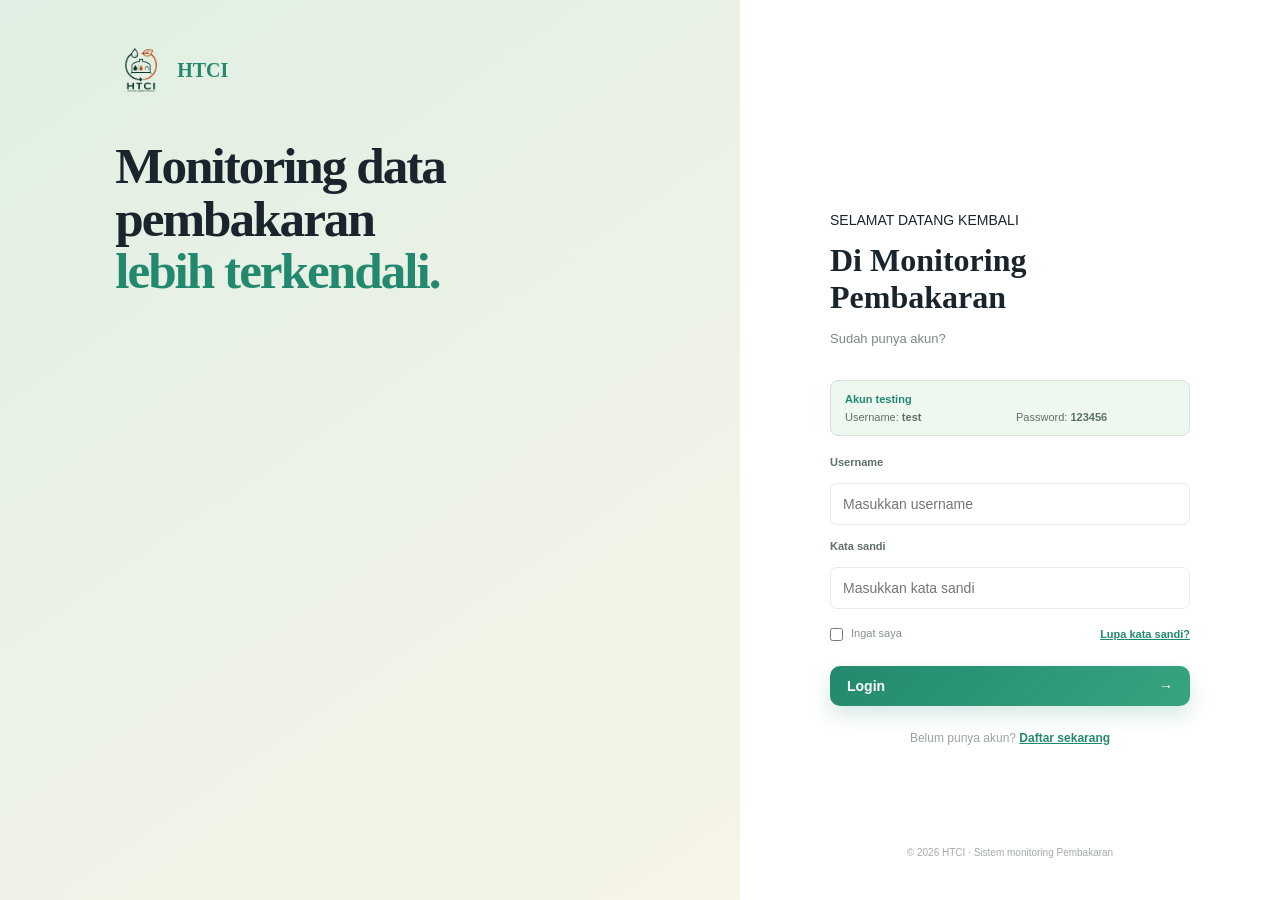
==== index.html @ bf30e445 "Update HTCI sensor labels and restrict device management to admins" ====
﻿<!doctype html>
<html lang="id">
  <head>
    <meta charset="UTF-8" />
    <meta name="viewport" content="width=device-width, initial-scale=1.0" />
    <title>Masuk | HTCI</title>
    <meta http-equiv="refresh" content="0; url=login.html" />
    <style>
      body {
        visibility: hidden;
      }
    </style>
    <link rel="preconnect" href="https://fonts.googleapis.com" />
    <link rel="preconnect" href="https://fonts.gstatic.com" crossorigin />
    <link
      href="https://fonts.googleapis.com/css2?family=DM+Sans:wght@400;500;600;700&family=Space+Grotesk:wght@500;600;700&display=swap"
      rel="stylesheet"
    />
    <link rel="icon" type="image/png" href="img/sgllogo.png" />
    <link rel="stylesheet" href="styles.css?v=20261021" />
  </head>
  <body>
    <div class="app-shell">
      <aside class="sidebar">
        <div class="brand"><b>TG</b> Thermo<span>Guard</span></div>
        <small class="workspace-label">WORKSPACE</small>
        <nav>
          <button class="nav-item active" data-page="home">
            ⌂ &nbsp; Beranda</button
          ><button class="nav-item" data-page="devices">
            ▦ &nbsp; Kelola Alat <i>3</i></button
          ><button class="nav-item" data-page="profile">◎ &nbsp; Profil</button>
        </nav>
        <div class="sidebar-foot">
          <div class="help-card">
            <b>Butuh bantuan?</b><small>Hubungi tim teknis kami</small
            ><button>Hubungi kami →</button>
          </div>
          <div class="user-mini">
            <b>AR</b><span>Andi Rahman<small>Administrator</small></span
            ><button id="logout">↪</button>
          </div>
        </div>
      </aside>
      <main class="main">
        <header>
          <span>Workspace &nbsp;/&nbsp; <b id="crumb">Beranda</b></span
          ><span class="live">● &nbsp;Data live &nbsp; <b>AR</b></span>
        </header>
        <section class="page active" id="home">
          <div class="heading">
            <div>
              <small>SENIN, 12 AGUSTUS 2024 &nbsp;•&nbsp; 09:41 WIB</small>
              <h1>Selamat pagi, Andi <em>✦</em></h1>
              <p>
                Pantau kondisi seluruh alat pembakaran Anda dalam satu tampilan.
              </p>
            </div>
            <button class="primary" id="refresh">↻ &nbsp; Refresh data</button>
          </div>
          <div class="summary">
            <article>
              <label>Alat aktif</label
              ><strong>3 <small>/ 4 alat</small></strong>
              <div class="bar"><i style="width: 75%"></i></div>
              <small>1 alat sedang offline</small>
            </article>
            <article>
              <label>Suhu rata-rata</label><strong>386<small>°C</small></strong
              ><small class="up">↗ 4,2% dari kemarin</small>
            </article>
            <article>
              <label>Kualitas gas</label><strong>Baik</strong
              ><small>Rata-rata seluruh alat</small
              ><mark>Dalam batas aman</mark>
            </article>
            <article>
              <label>Peringatan</label
              ><strong>2 <small>peringatan</small></strong
              ><small>Perlu ditinjau hari ini</small
              ><button class="link" id="alerts">Lihat peringatan →</button>
            </article>
          </div>
          <div class="section-title">
            <div>
              <h2>Monitoring alat</h2>
            </div>
          </div>
          <div class="devices">
            <article class="device">
              <span class="status online">● Online</span>
              <h3>Insinerator Utama</h3>
              <small>ID: TG-2401-A</small>
              <div class="temp">
                Suhu gas buang<strong>412<small>°C</small></strong
                ><b>↗ 2,6%</b>
              </div>
              <div class="sensors">
                <div>
                  PM 2.5<strong>18 <small>µg/m³</small></strong
                  ><mark>Normal</mark>
                </div>
                <div>
                  Kandungan gas<strong>CO <small>32 ppm</small></strong
                  ><mark>Normal</mark>
                </div>
              </div>
              <footer>
                Kualitas gas buang <b>Baik</b>
                <div class="bar"><i style="width: 82%"></i></div>
              </footer>
            </article>
            <article class="device warning">
              <span class="status">● Perlu perhatian</span>
              <h3>Boiler Produksi</h3>
              <small>ID: TG-2401-B</small>
              <div class="temp">
                Suhu gas buang<strong>389<small>°C</small></strong
                ><b>↘ 1,1%</b>
              </div>
              <div class="sensors">
                <div>
                  PM 2.5<strong class="orange">76 <small>µg/m³</small></strong
                  ><mark class="caution">Tinggi</mark>
                </div>
                <div>
                  Kandungan gas<strong>CO <small>48 ppm</small></strong
                  ><mark>Normal</mark>
                </div>
              </div>
              <footer>
                Kualitas gas buang <b class="orange">Perhatian</b>
                <div class="bar">
                  <i class="orange-bar" style="width: 56%"></i>
                </div>
              </footer>
            </article>
            <article class="device">
              <span class="status online">● Online</span>
              <h3>Furnace Laboratorium</h3>
              <small>ID: TG-2401-C</small>
              <div class="temp">
                Suhu gas buang<strong>358<small>°C</small></strong
                ><b>↗ 0,8%</b>
              </div>
              <div class="sensors">
                <div>
                  PM 2.5<strong>12 <small>µg/m³</small></strong
                  ><mark>Normal</mark>
                </div>
                <div>
                  Kandungan gas<strong>CO <small>27 ppm</small></strong
                  ><mark>Normal</mark>
                </div>
              </div>
              <footer>
                Kualitas gas buang <b>Baik</b>
                <div class="bar"><i style="width: 91%"></i></div>
              </footer>
            </article>
          </div>
          <div class="bottom">
            <article>
              <h2>Aktivitas terbaru</h2>
              <p>
                ✓ &nbsp; <b>Insinerator Utama kembali online</b
                ><small>Sensor terhubung kembali · 12 menit lalu</small>
              </p>
              <p class="orange">
                ! &nbsp; <b>PM 2.5 melebihi batas normal</b
                ><small>Boiler Produksi · 28 menit lalu</small>
              </p>
            </article>
            <article>
              <h2>Uptime perangkat</h2>
              <strong class="uptime">98,7% <small>↗ 1,4%</small></strong>
              <div class="chart">▂ ▅ ▃ ▇ ▅ █ ▇</div>
            </article>
          </div>
        </section>
        <section class="page" id="devices">
          <div class="heading">
            <div>
              <small>KONFIGURASI PERANGKAT</small>
              <h1>Kelola alat</h1>
              <p>Tambah dan atur perangkat IoT yang terhubung ke workspace.</p>
            </div>
            <button class="primary" id="add">＋ &nbsp;Tambah alat</button>
          </div>
          <div class="toolbar">
            ⌕ <input placeholder="Cari nama atau ID alat..." />
          </div>
          <div class="device-list">
            <div>
              <b>♨ &nbsp; Insinerator Utama</b
              ><small>TG-2401-A · ● Online</small
              ><button class="edit">Edit</button
              ><button class="delete">Hapus</button>
            </div>
            <div>
              <b>▦ &nbsp; Boiler Produksi</b
              ><small>TG-2401-B · ● Perlu perhatian</small
              ><button class="edit">Edit</button
              ><button class="delete">Hapus</button>
            </div>
            <div>
              <b>♨ &nbsp; Furnace Laboratorium</b
              ><small>TG-2401-C · ● Online</small
              ><button class="edit">Edit</button
              ><button class="delete">Hapus</button>
            </div>
            <div>
              <b>♨ &nbsp; Dryer Cadangan</b><small>TG-2401-D · ● Offline</small
              ><button class="edit">Edit</button
              ><button class="delete">Hapus</button>
            </div>
          </div>
        </section>
        <section class="page" id="profile">
          <div class="heading">
            <div>
              <small>PENGATURAN WORKSPACE</small>
              <h1>Profil & pengaturan</h1>
              <p>Atur akun dan preferensi pengalaman monitoring Anda.</p>
            </div>
          </div>
          <div class="profile">
            <article>
              <div class="cover"></div>
              <b class="profile-avatar">AR</b>
              <h2>Andi Rahman</h2>
              <p>Administrator · andi.rahman@htci.id</p>
              <button class="outline">Edit profil</button>
            </article>
            <article class="settings">
              <h2>Preferensi</h2>
              <div>
                <b>Bahasa aplikasi</b
                ><small>Pilih bahasa yang digunakan di dashboard</small
                ><select>
                  <option>Bahasa Indonesia</option>
                  <option>English</option>
                </select>
              </div>
              <div>
                <b>Tema tampilan</b
                ><small>Sesuaikan tampilan untuk kenyamanan Anda</small
                ><button class="theme active">☼ Terang</button
                ><button class="theme">◐ Gelap</button>
              </div>
              <div>
                <b>Notifikasi peringatan</b
                ><small>Dapatkan notifikasi saat sensor melewati batas</small
                ><input type="checkbox" checked />
              </div>
              <button class="danger" id="logout2">↪ Keluar dari akun</button>
            </article>
          </div>
        </section>
      </main>
    </div>
    <div class="toast" id="toast"></div>
    <div class="modal" id="auth">
      <div>
        <button class="close">×</button><b class="modal-logo">TG</b
        ><small>HTCI WORKSPACE</small>
        <h2 id="auth-title">Selamat datang kembali</h2>
        <p>Masuk untuk memantau alat pembakaran Anda.</p>
        <label>Email<input type="email" placeholder="nama@gmail.com" /></label
        ><label
          >Kata sandi<input type="password" placeholder="••••••••" /></label
        ><button class="primary full">Masuk ke dashboard →</button>
        <p>
          Belum punya akun?
          <button class="link" id="register">Daftar sekarang</button>
        </p>
      </div>
    </div>
    <div class="modal" id="device-modal">
      <div>
        <button class="close">×</button><small>PERANGKAT IOT</small>
        <h2>Tambah alat baru</h2>
        <p>Hubungkan alat pembakaran ke workspace Anda.</p>
        <label
          >Nama alat<input placeholder="Contoh: Incinerator Gedung B" /></label
        ><label>Device ID<input placeholder="TG-2401-X" /></label
        ><label>API Key<input placeholder="Masukkan API key perangkat" /></label
        ><button class="primary full" id="save">Simpan alat</button>
      </div>
    </div>
    <script>
      const toast = (m) => {
        const e = document.getElementById("toast");
        e.textContent = m;
        e.classList.add("show");
        setTimeout(() => e.classList.remove("show"), 2200);
      };
      document.querySelectorAll(".nav-item").forEach(
        (b) =>
          (b.onclick = () => {
            document
              .querySelectorAll(".nav-item")
              .forEach((x) => x.classList.remove("active"));
            b.classList.add("active");
            document
              .querySelectorAll(".page")
              .forEach((x) => x.classList.remove("active"));
            document.getElementById(b.dataset.page).classList.add("active");
            document.getElementById("crumb").textContent = b.textContent.trim();
          }),
      );
      document.getElementById("refresh").onclick = () =>
        toast("Data sensor berhasil diperbarui");
      document.getElementById("alerts").onclick = () =>
        toast("Menampilkan 2 peringatan aktif");
      const auth = document.getElementById("auth");
      const open = () => auth.classList.add("show");
      document.getElementById("logout").onclick = open;
      document.getElementById("logout2").onclick = open;
      document
        .querySelectorAll(".close")
        .forEach(
          (b) =>
            (b.onclick = () =>
              b.parentElement.parentElement.classList.remove("show")),
        );
      document.querySelector(".full").onclick = () => {
        auth.classList.remove("show");
        toast("Berhasil masuk ke workspace");
      };
      document.getElementById("register").onclick = () => {
        document.getElementById("auth-title").textContent = "Buat akun baru";
      };
      const modal = document.getElementById("device-modal");
      document.getElementById("add").onclick = () =>
        modal.classList.add("show");
      document.getElementById("save").onclick = () => {
        modal.classList.remove("show");
        toast("Alat berhasil ditambahkan");
      };
      document.querySelectorAll(".delete").forEach(
        (b) =>
          (b.onclick = () => {
            b.parentElement.remove();
            toast("Alat berhasil dihapus");
          }),
      );
      document
        .querySelectorAll(".edit")
        .forEach((b) => (b.onclick = () => toast("Mode edit alat dibuka")));
      document.querySelectorAll(".theme").forEach(
        (b) =>
          (b.onclick = () => {
            document
              .querySelectorAll(".theme")
              .forEach((x) => x.classList.remove("active"));
            b.classList.add("active");
            toast("Tema tampilan diperbarui");
          }),
      );
    </script>
    <script>
      document
        .querySelectorAll(".help-card button")
        .forEach(
          (button) =>
            (button.onclick = () =>
              window.open(
                "https://wa.me/+62895360799127",
                "_blank",
                "noopener",
              )),
        );
    </script>
  </body>
</html>
---- styles.css ----
:root {
  --ink: #19242c;
  --muted: #7c878b;
  --line: #e7eceb;
  --paper: #fbfcfa;
  --green: #23896e;
  --soft: #e4f3ec;
  --orange: #e4873c;
  --red: #d86359;
  --shadow: 0 12px 40px #19352d0f;
}
* {
  box-sizing: border-box;
}
body {
  margin: 0;
  background: var(--paper);
  color: var(--ink);
  font:
    14px "DM Sans",
    sans-serif;
}
button,
input,
select {
  font: inherit;
}
button {
  cursor: pointer;
  border: 0;
  background: none;
  color: inherit;
}
.app-shell {
  display: flex;
  min-height: 100vh;
}
.sidebar {
  width: 250px;
  background: #eef4ee;
  border-right: 1px solid #e0e9e1;
  padding: 28px 18px 20px;
  display: flex;
  flex-direction: column;
  flex-shrink: 0;
}
.brand {
  display: flex;
  align-items: center;
  gap: 10px;
  font: 700 20px "Space Grotesk";
  padding: 0 12px;
  margin-bottom: 64px;
}
.brand b,
.modal-logo {
  display: inline-grid;
  place-items: center;
  background: var(--green);
  color: #fff;
  border-radius: 9px;
  width: 32px;
  height: 32px;
  font-size: 12px;
  margin-right: 8px;
}
.brand span {
  color: var(--green);
}
.workspace-label,
.heading > div > small {
  font-size: 10px;
  letter-spacing: 1.4px;
  font-weight: 700;
  color: #9aa69e;
}
.workspace-label {
  padding: 0 14px;
}
.main-nav,
nav {
  display: grid;
  gap: 5px;
  margin-top: 12px;
}
.nav-item {
  text-align: left;
  padding: 12px 13px;
  border-radius: 9px;
  color: #738079;
  font-weight: 600;
}
.nav-item:hover,
.nav-item.active {
  background: #fff;
  color: var(--green);
  box-shadow: 0 5px 18px #345c4010;
}
.nav-item i {
  float: right;
  background: #dcebe0;
  padding: 2px 7px;
  border-radius: 15px;
  font-style: normal;
  font-size: 11px;
}
.sidebar-foot {
  margin-top: auto;
}
.help-card {
  background: #fff;
  border: 1px solid #e0e9e1;
  border-radius: 12px;
  padding: 16px;
  margin-bottom: 18px;
}
.help-card b,
.help-card small {
  display: block;
}
.help-card small {
  font-size: 11px;
  color: var(--muted);
  margin: 5px 0 12px;
}
.help-card button,
.link {
  color: var(--green);
  font-size: 12px;
  font-weight: 700;
  padding: 0;
}
.user-mini {
  border-top: 1px solid #dce6dd;
  padding: 17px 5px 0;
  display: flex;
  align-items: center;
  gap: 10px;
}
.user-mini > b {
  display: grid;
  place-items: center;
  width: 33px;
  height: 33px;
  border-radius: 50%;
  background: #d5e8dc;
  color: var(--green);
  font-size: 11px;
}
.user-mini small {
  display: block;
  color: var(--muted);
  font-size: 11px;
}
.user-mini button {
  margin-left: auto;
  font-size: 19px;
}
.main {
  width: calc(100% - 250px);
  max-width: 1500px;
}
header {
  height: 78px;
  border-bottom: 1px solid var(--line);
  display: flex;
  justify-content: space-between;
  align-items: center;
  padding: 0 54px;
  color: #a0aaa5;
  font-size: 12px;
}
header b {
  color: #4e5d57;
}
.live {
  font-size: 11px;
}
.live:first-letter {
  color: #45b686;
}
.live b {
  background: #d5e8dc;
  border-radius: 50%;
  padding: 10px;
  color: var(--green);
  margin-left: 10px;
}
.page {
  display: none;
  padding: 40px 54px 64px;
}
.page.active {
  display: block;
  animation: fade 0.3s ease;
}
@keyframes fade {
  from {
    opacity: 0.3;
    transform: translateY(5px);
  }
  to {
    opacity: 1;
    transform: none;
  }
}
.heading {
  display: flex;
  justify-content: space-between;
  align-items: end;
  margin-bottom: 34px;
}
.heading h1 {
  font: 600 31px "Space Grotesk";
  letter-spacing: -1.2px;
  margin: 12px 0 7px;
}
.heading h1 em {
  color: var(--orange);
  font-style: normal;
  font-size: 22px;
}
.heading p,
.section-title p {
  color: var(--muted);
  margin: 0;
}
.primary {
  background: var(--green);
  color: #fff;
  border-radius: 8px;
  padding: 12px 17px;
  font-weight: 700;
  box-shadow: 0 7px 17px #23896e25;
}
.summary {
  display: grid;
  grid-template-columns: repeat(4, 1fr);
  gap: 16px;
  margin-bottom: 42px;
}
.summary article {
  background: #fff;
  border: 1px solid var(--line);
  border-top: 3px solid var(--green);
  border-radius: 9px;
  padding: 17px 19px;
  min-height: 139px;
  box-shadow: var(--shadow);
}
.summary article:nth-child(2) {
  border-color: var(--orange);
}
.summary article:nth-child(3) {
  border-color: #4d8bb5;
}
.summary article:nth-child(4) {
  border-color: var(--red);
}
.summary label,
.summary article > small {
  color: #8a9591;
  font-size: 12px;
  display: block;
}
.summary strong {
  display: block;
  font: 600 28px "Space Grotesk";
  margin: 12px 0 8px;
}
.summary strong small,
.temp strong small,
.sensors strong small {
  font: 500 12px "DM Sans";
  color: #a1aaa5;
}
.bar {
  height: 5px;
  background: #ecf0ed;
  border-radius: 10px;
  overflow: hidden;
  margin: 9px 0 8px;
}
.bar i {
  display: block;
  height: 100%;
  background: var(--green);
  border-radius: 10px;
}
.summary mark,
.sensors mark {
  display: block;
  width: max-content;
  margin-top: 8px;
  padding: 3px 7px;
  border-radius: 4px;
  color: var(--green);
  background: var(--soft);
  font-size: 10px;
}
.up,
.status.online {
  color: var(--green) !important;
}
.link {
  display: block;
  margin-top: 8px;
}
.section-title {
  display: flex;
  justify-content: space-between;
  align-items: start;
}
.section-title h2,
.bottom h2,
.settings h2 {
  font: 600 18px "Space Grotesk";
  margin: 0 0 5px;
}
.section-title > small {
  color: #8e9b94;
}
.section-title > small b {
  color: var(--orange);
  font-weight: 400;
}
.devices {
  display: grid;
  grid-template-columns: repeat(3, 1fr);
  gap: 16px;
  margin: 20px 0 36px;
}
.device {
  background: #fff;
  border: 1px solid var(--line);
  border-radius: 10px;
  padding: 21px;
  box-shadow: var(--shadow);
}
.device.warning {
  border-color: #f2d8c4;
}
.status {
  font-size: 10px;
  color: var(--orange);
  font-weight: 700;
}
.device h3 {
  font: 600 17px "Space Grotesk";
  margin: 9px 0 4px;
}
.device > small,
.device-list small {
  color: #a1aaa6;
  font-size: 11px;
}
.temp {
  margin: 25px 0 20px;
  border-bottom: 1px solid #edf0ed;
  padding-bottom: 17px;
  font-size: 11px;
  color: #909b96;
}
.temp strong {
  display: inline-block;
  font: 600 35px "Space Grotesk";
  color: var(--ink);
  margin: 6px 8px 0 0;
}
.temp b {
  color: var(--green);
  font-size: 11px;
}
.sensors {
  display: grid;
  grid-template-columns: 1fr 1fr;
  gap: 10px;
}
.sensors > div {
  border-right: 1px solid #edf0ed;
  color: #929d97;
  font-size: 11px;
}
.sensors > div:last-child {
  border: 0;
  padding-left: 8px;
}
.sensors strong {
  display: block;
  font: 600 14px "Space Grotesk";
  color: var(--ink);
  margin: 7px 0;
}
.sensors mark {
  display: inline-block;
}
.sensors .caution,
.orange {
  color: #bd6b26 !important;
  background: #fff0e3;
}
.device footer {
  border-top: 1px solid #edf0ed;
  margin-top: 19px;
  padding-top: 14px;
  color: #929d97;
  font-size: 11px;
}
.device footer b {
  float: right;
  color: var(--green);
}
.orange-bar {
  background: var(--orange) !important;
}
.bottom {
  display: grid;
  grid-template-columns: 1fr 1fr;
  gap: 16px;
}
.bottom article,
.profile > article {
  background: #fff;
  border: 1px solid var(--line);
  border-radius: 10px;
  padding: 21px;
}
.bottom p {
  border-top: 1px solid #edf0ed;
  padding: 13px 0;
  margin: 0;
  font-size: 12px;
  color: var(--green);
}
.bottom p small {
  display: block;
  color: #a1aaa6;
  margin: 5px 0 0 19px;
  font-size: 10px;
}
.uptime {
  font: 600 26px "Space Grotesk";
}
.uptime small {
  font: 400 11px "DM Sans";
  color: var(--green);
}
.chart {
  color: #80b99e;
  letter-spacing: 11px;
  margin-top: 28px;
  font-size: 24px;
}
.toolbar {
  background: #fff;
  border: 1px solid var(--line);
  border-radius: 8px;
  padding: 11px;
  color: #9ca6a1;
  max-width: 360px;
  margin-bottom: 18px;
}
.toolbar input {
  border: 0;
  outline: 0;
  margin-left: 8px;
}
.device-list {
  background: #fff;
  border: 1px solid var(--line);
  border-radius: 10px;
  overflow: hidden;
}
.device-list > div {
  display: grid;
  grid-template-columns: 1fr 220px 50px 55px;
  gap: 15px;
  align-items: center;
  padding: 17px 20px;
  border-bottom: 1px solid #edf0ed;
}
.device-list > div:last-child {
  border: 0;
}
.device-list b {
  font-size: 13px;
}
.device-list small {
  color: var(--muted);
}
.edit,
.outline {
  color: var(--green);
  font-weight: 700;
  font-size: 11px;
}
.delete,
.danger {
  color: var(--red);
  font-size: 11px;
  font-weight: 700;
}
.profile {
  display: grid;
  grid-template-columns: 320px 1fr;
  gap: 20px;
  max-width: 950px;
}
.profile > article:first-child {
  text-align: center;
  padding: 0 20px 25px;
}
.cover {
  height: 85px;
  background: linear-gradient(120deg, #d7e9db, #f2e7d4);
  margin: 0 -21px;
}
.profile-avatar {
  display: grid;
  place-items: center;
  width: 74px;
  height: 74px;
  border: 5px solid #fff;
  border-radius: 50%;
  background: #d5e8dc;
  color: var(--green);
  font: 600 20px "Space Grotesk";
  margin: -37px auto 13px;
  position: relative;
}
.profile h2 {
  font: 600 19px "Space Grotesk";
}
.profile p,
.settings small {
  color: #9da6a1;
  font-size: 11px;
}
.settings > div {
  border-top: 1px solid #edf0ed;
  padding: 18px 0;
}
.settings > div b,
.settings > div small {
  display: block;
}
.settings select {
  float: right;
  margin-top: -26px;
  padding: 8px;
  border: 1px solid var(--line);
  border-radius: 7px;
}
.theme {
  padding: 7px 10px;
  color: #929c96;
}
.theme.active {
  background: var(--soft);
  color: var(--green);
  border-radius: 5px;
}
.danger {
  border-top: 1px solid #edf0ed;
  width: 100%;
  text-align: left;
  padding-top: 18px;
  margin-top: 5px;
}
.toast {
  position: fixed;
  right: 30px;
  bottom: 25px;
  background: #1e332b;
  color: #fff;
  padding: 13px 18px;
  border-radius: 8px;
  opacity: 0;
  transform: translateY(70px);
  transition: 0.3s;
  z-index: 5;
}
.toast.show {
  opacity: 1;
  transform: none;
}
.modal {
  position: fixed;
  inset: 0;
  background: #19332a55;
  backdrop-filter: blur(5px);
  display: none;
  align-items: center;
  justify-content: center;
  z-index: 10;
}
.modal.show {
  display: flex;
}
.modal > div {
  width: min(420px, calc(100% - 32px));
  background: #fff;
  border-radius: 14px;
  padding: 35px;
  position: relative;
}
.close {
  position: absolute;
  right: 18px;
  top: 15px;
  font-size: 23px;
  color: #a0aaa5;
}
.modal-logo {
  margin-bottom: 20px;
}
.modal h2 {
  font: 600 25px "Space Grotesk";
  margin: 10px 0 7px;
}
.modal p {
  color: var(--muted);
  font-size: 12px;
}
.modal label {
  display: block;
  font-size: 11px;
  font-weight: 700;
  margin: 13px 0;
}
.modal input {
  display: block;
  width: 100%;
  border: 1px solid var(--line);
  border-radius: 7px;
  padding: 11px;
  margin-top: 6px;
}
.full {
  width: 100%;
  margin-top: 10px;
}
@media (max-width: 1100px) {
  .sidebar {
    width: 215px;
  }
  .main {
    width: calc(100% - 215px);
  }
  .page,
  header {
    padding-left: 30px;
    padding-right: 30px;
  }
  .summary {
    grid-template-columns: repeat(2, 1fr);
  }
  .devices {
    grid-template-columns: 1fr;
  }
}
@media (max-width: 720px) {
  .sidebar {
    width: 64px;
    padding: 18px 10px;
  }
  .brand {
    padding: 0;
    justify-content: center;
    margin-bottom: 45px;
  }
  .brand:not(b),
  .workspace-label,
  .nav-item {
    font-size: 0;
  }
  .nav-item {
    padding: 11px 5px;
  }
  .help-card,
  .user-mini span,
  .user-mini button {
    display: none;
  }
  .user-mini {
    justify-content: center;
  }
  .main {
    width: calc(100% - 64px);
  }
  header {
    height: 62px;
    padding: 0 18px;
  }
  .live {
    font-size: 0;
  }
  .page {
    padding: 28px 18px 45px;
  }
  .heading {
    display: block;
  }
  .heading .primary {
    margin-top: 20px;
  }
  .heading h1 {
    font-size: 26px;
  }
  .summary {
    gap: 10px;
  }
  .summary article {
    padding: 13px;
    min-height: 130px;
  }
  .summary strong {
    font-size: 24px;
  }
  .bottom,
  .profile {
    grid-template-columns: 1fr;
  }
  .device-list > div {
    grid-template-columns: 1fr 50px 55px;
    gap: 8px;
  }
  .device-list small {
    grid-column: 1/2;
  }
  .settings select {
    float: none;
    margin-top: 8px;
  }
  .section-title > small {
    display: none;
  }
}
.heading > #refresh,
.heading > button[data-message="Data sensor berhasil diperbarui"] {
  display: none !important;
}
.sidebar {
  position: sticky;
  top: 0;
  height: 100vh;
  max-height: 100vh;
  overflow-y: auto;
}
.user-profile {
  display: grid;
  place-items: center;
  width: 40px;
  height: 40px;
  border-radius: 50%;
  background: #d5e8dc;
  color: var(--green);
  transition:
    transform 0.2s,
    background 0.2s;
}
.user-profile:hover {
  background: #c4dfd0;
  transform: translateY(-1px);
}
.user-icon {
  position: relative;
  display: block;
  width: 17px;
  height: 17px;
  border: 2px solid currentColor;
  border-radius: 50%;
}
.user-icon:before {
  content: "";
  position: absolute;
  top: 3px;
  left: 4px;
  width: 5px;
  height: 5px;
  border: 1.5px solid currentColor;
  border-radius: 50%;
}
.user-icon:after {
  content: "";
  position: absolute;
  bottom: 2px;
  left: 2px;
  width: 9px;
  height: 5px;
  border: 1.5px solid currentColor;
  border-bottom: 0;
  border-radius: 8px 8px 0 0;
}
.sidebar-logout {
  display: block;
  width: 100%;
  margin-top: 14px;
  padding: 10px 12px;
  border: 0;
  border-radius: 7px;
  background: var(--red);
  color: #fff;
  font-size: 12px;
  font-weight: 700;
  text-align: left;
}
.sidebar-logout:hover {
  background: #b94d45;
}
.monitoring-toolbar {
  display: flex;
  gap: 12px;
  align-items: center;
  margin: 18px 0 20px;
}
.monitoring-search,
.monitoring-filter {
  display: flex;
  align-items: center;
  gap: 8px;
  background: #fff;
  border: 1px solid var(--line);
  border-radius: 8px;
  padding: 10px 12px;
  color: #8d9992;
  font-size: 11px;
}
.monitoring-search {
  flex: 1;
  max-width: 360px;
}
.monitoring-search input {
  width: 100%;
  border: 0;
  outline: 0;
  color: var(--ink);
  background: transparent;
}
.monitoring-filter select {
  border: 0;
  outline: 0;
  background: transparent;
  color: var(--ink);
  font-size: 11px;
}
.device[hidden],
.device-list > div[hidden] {
  display: none !important;
}
.device-list small {
  display: block;
}
.status.offline {
  color: var(--red) !important;
}
.modal-actions {
  display: flex;
  justify-content: flex-end;
  gap: 10px;
  margin-top: 22px;
}
.modal-actions .primary,
.modal-actions .outline {
  padding: 10px 16px;
  border-radius: 7px;
}
.modal-actions .primary {
  background: var(--red);
}
@media (max-width: 720px) {
  .monitoring-toolbar {
    align-items: stretch;
    flex-direction: column;
  }
  .monitoring-search {
    max-width: none;
  }
  .monitoring-filter {
    justify-content: space-between;
  }
  .user-profile {
    width: 34px;
    height: 34px;
  }
}
.dark-theme {
  --ink: #edf5ef;
  --muted: #aabbb1;
  --line: #34453d;
  --paper: #16231e;
  --soft: #29483b;
  --shadow: 0 12px 40px #0008;
  background: var(--paper);
  color: var(--ink);
}
.dark-theme .main,
.dark-theme header {
  background: #16231e;
}
.dark-theme header {
  border-color: var(--line);
}
.dark-theme .sidebar {
  background: #1d3028;
  border-color: #34453d;
}
.dark-theme .device,
.dark-theme .device-list,
.dark-theme .bottom article,
.dark-theme .profile > article,
.dark-theme .summary article,
.dark-theme .settings,
.dark-theme .toolbar,
.dark-theme .monitoring-search,
.dark-theme .monitoring-filter {
  background: #20352c;
  border-color: var(--line);
}
.dark-theme input,
.dark-theme select {
  color: var(--ink);
}
.dark-theme .modal > div {
  background: #20352c;
  color: var(--ink);
}
.sidebar {
  background: linear-gradient(155deg, #176b56 0%, #23896e 52%, #35a681 100%);
  border-right-color: #176b56;
}
.sidebar .brand,
.sidebar .brand span,
.sidebar .workspace-label {
  color: #fff;
}
.sidebar .workspace-label {
  color: #d9f2e5;
}
.sidebar .nav-item {
  color: rgba(255, 255, 255, 0.88);
  background: rgba(255, 255, 255, 0.08);
  border: 1px solid rgba(255, 255, 255, 0.12);
}
.sidebar .nav-item:hover,
.sidebar .nav-item.active {
  background: rgba(255, 255, 255, 0.24);
  color: #fff;
  border-color: rgba(255, 255, 255, 0.38);
  box-shadow: 0 6px 18px #124d3d35;
}
.sidebar .nav-item i {
  background: rgba(255, 255, 255, 0.7);
  color: var(--green);
}
.sidebar .user-mini {
  border-color: rgba(255, 255, 255, 0.28);
}
.sidebar .user-mini small {
  color: #d9f2e5;
}
.sidebar .help-card {
  border-color: rgba(255, 255, 255, 0.55);
}
.dark-theme .sidebar {
  background: linear-gradient(155deg, #123f35 0%, #185b49 100%);
  border-right-color: #123f35;
}
.main {
  background: #fff;
}
.dark-theme .main {
  background: #16231e;
}
.main {
  background: #f7faf8;
}
.main > header {
  background: rgba(255, 255, 255, 0.88);
  backdrop-filter: blur(14px);
  position: sticky;
  top: 0;
  z-index: 4;
}
.page {
  padding-top: 48px;
}
.heading {
  max-width: 1180px;
}
.heading h1 {
  font-size: 36px;
  letter-spacing: -1.5px;
  color: #102d24;
}
.heading h1 em {
  display: inline-block;
  color: #e4873c;
  animation: sparkle 2.4s ease-in-out infinite;
}
@keyframes sparkle {
  0%,
  100% {
    transform: rotate(0) scale(1);
  }
  50% {
    transform: rotate(10deg) scale(1.12);
  }
}
.heading p {
  font-size: 14px;
  color: #6c8178;
}
.section-title {
  max-width: 1180px;
  padding-top: 28px;
  border-top: 1px solid #e4eee8;
}
.section-title h2 {
  font-size: 22px;
  color: #173d30;
}
.monitoring-toolbar {
  max-width: 1180px;
  background: #eef7f1;
  border: 1px solid #d8ebe0;
  border-radius: 12px;
  padding: 8px;
  margin: 20px 0;
}
.monitoring-search,
.monitoring-filter {
  border: 0;
  background: #fff;
  box-shadow: 0 3px 12px #1b5c4010;
}
.monitoring-search:focus-within {
  box-shadow: 0 0 0 3px #23896e22;
}
.devices {
  max-width: 1180px;
  gap: 18px;
}
.device {
  border: 1px solid #deebe4;
  border-radius: 14px;
  padding: 26px 28px;
  box-shadow: 0 12px 34px #174d3810;
  transition:
    transform 0.2s,
    box-shadow 0.2s,
    border-color 0.2s;
}
.device:hover {
  transform: translateY(-3px);
  border-color: #9acdb8;
  box-shadow: 0 16px 36px #174d3820;
}
.device h3 {
  font-size: 20px;
  color: #173d30;
}
.device .temp {
  margin-top: 28px;
  padding: 18px 0;
}
.device .temp strong {
  font-size: 43px;
}
.sensors {
  gap: 20px;
}
.sensors > div {
  padding: 12px 0;
}
.sensors strong {
  font-size: 18px;
}
.device footer {
  padding-top: 18px;
}
.bar {
  height: 7px;
  background: #e5eee8;
}
.bar i {
  background: linear-gradient(90deg, #23896e, #56b993);
}
.toolbar {
  border-radius: 12px;
  box-shadow: 0 5px 18px #174d3810;
}
.device-list {
  border-radius: 14px;
  box-shadow: 0 10px 28px #174d3810;
}
.device-list > div {
  min-height: 72px;
  transition: background 0.2s;
}
.device-list > div:hover {
  background: #f1f9f4;
}
.primary {
  background: linear-gradient(135deg, #23896e, #37a481);
  border-radius: 10px;
  box-shadow: 0 9px 20px #23896e30;
  transition:
    transform 0.2s,
    box-shadow 0.2s;
}
.primary:hover {
  transform: translateY(-2px);
  box-shadow: 0 12px 24px #23896e40;
}
.profile > article,
.bottom article {
  border-radius: 14px;
  box-shadow: 0 10px 28px #174d3810;
}
.help-card {
  box-shadow: 0 10px 25px #174d3815;
}
.user-profile {
  box-shadow: 0 6px 15px #174d3820;
}
.modal > div {
  box-shadow: 0 24px 60px #102d2440;
}
.dark-theme .main {
  background: #16231e;
}
.dark-theme .main > header {
  background: #16231eee;
  border-color: #34453d;
}
.dark-theme .heading h1,
.dark-theme .section-title h2 {
  color: #edf5ef;
}
.dark-theme .section-title {
  border-color: #34453d;
}
.dark-theme .monitoring-toolbar {
  background: #20352c;
  border-color: #34453d;
}
.dark-theme .monitoring-search,
.dark-theme .monitoring-filter {
  background: #29453a;
}
.dark-theme .device-list > div:hover {
  background: #29453a;
}
@media (max-width: 720px) {
  .page {
    padding-top: 30px;
  }
  .heading h1 {
    font-size: 30px;
  }
  .device {
    padding: 21px;
  }
  .monitoring-toolbar {
    padding: 8px;
  }
  .main > header {
    position: relative;
  }
}
.sidebar-toggle {
  display: flex;
  align-items: center;
  justify-content: space-between;
  width: calc(100% - 24px);
  margin: 0 12px 18px;
  padding: 9px 12px;
  border: 1px solid rgba(255, 255, 255, 0.28);
  border-radius: 8px;
  background: rgba(255, 255, 255, 0.12);
  color: #fff;
  font-size: 11px;
  font-weight: 700;
  text-align: left;
}
.sidebar-toggle:hover {
  background: rgba(255, 255, 255, 0.24);
}
.sidebar-toggle span {
  font-size: 20px;
  line-height: 12px;
}
.sidebar.collapsed {
  width: 82px;
  padding-left: 10px;
  padding-right: 10px;
}
.sidebar.collapsed .sidebar-toggle {
  justify-content: center;
  width: 42px;
  margin-left: auto;
  margin-right: auto;
}
.sidebar.collapsed .sidebar-toggle b,
.sidebar.collapsed .workspace-label,
.sidebar.collapsed .nav-item i,
.sidebar.collapsed .brand span,
.sidebar.collapsed .help-card,
.sidebar.collapsed .user-mini span,
.sidebar.collapsed .sidebar-logout {
  display: none;
}
.sidebar.collapsed .brand {
  padding: 0;
  justify-content: center;
}
.sidebar.collapsed .nav-item {
  font-size: 0;
  text-align: center;
  padding-left: 5px;
  padding-right: 5px;
}
.sidebar.collapsed .user-mini {
  justify-content: center;
}
.app-shell:has(.sidebar.collapsed) .main {
  width: calc(100% - 82px);
}
@media (max-width: 720px) {
  .sidebar-toggle b {
    display: none;
  }
  .sidebar-toggle {
    justify-content: center;
    width: 42px;
    margin-left: auto;
    margin-right: auto;
  }
  .sidebar.collapsed {
    width: 64px;
  }
  .app-shell:has(.sidebar.collapsed) .main {
    width: calc(100% - 64px);
  }
}
.sidebar.collapsed .nav-item:before {
  font-size: 18px;
  line-height: 1;
}
.sidebar.collapsed .nav-item:nth-child(1):before {
  content: "⌂";
}
.sidebar.collapsed .nav-item:nth-child(2):before {
  content: "▦";
}
.sidebar.collapsed .nav-item:nth-child(3):before {
  content: "◎";
}
.sidebar .help-card {
  background: rgba(8, 69, 54, 0.48);
  border: 1px solid rgba(255, 255, 255, 0.28);
  color: #fff;
}
.sidebar .help-card small {
  color: #d9f2e5;
}
.sidebar .help-card button {
  color: #fff;
}
.sidebar .help-card button:hover {
  color: #c8f3dd;
}
.sidebar nav {
  gap: 8px;
}
.sidebar .nav-item {
  position: relative;
  display: flex;
  align-items: center;
  gap: 10px;
  min-height: 46px;
  text-decoration: none !important;
  font-size: 0;
  letter-spacing: 0.1px;
  transition:
    background 0.2s,
    transform 0.2s,
    border-color 0.2s;
}
.sidebar .nav-item:before {
  order: 1;
  display: grid;
  place-items: center;
  width: 25px;
  height: 25px;
  border-radius: 8px;
  background: rgba(255, 255, 255, 0.16);
  font-size: 15px;
  line-height: 1;
}
.sidebar .nav-item:after {
  order: 2;
  font-size: 13px;
  font-weight: 700;
}
.sidebar .nav-item:nth-child(1):before {
  content: "⌂";
}
.sidebar .nav-item:nth-child(2):before {
  content: "▦";
}
.sidebar .nav-item:nth-child(3):before {
  content: "◎";
}
.sidebar .nav-item:nth-child(1):after {
  content: "Beranda";
}
.sidebar .nav-item:nth-child(2):after {
  content: "Kelola Alat";
}
.sidebar .nav-item:nth-child(3):after {
  content: "Profil";
}
.sidebar .nav-item:hover {
  transform: translateX(3px);
}
.sidebar .nav-item.active:before,
.sidebar .nav-item:hover:before {
  background: rgba(255, 255, 255, 0.3);
}
.sidebar .nav-item i {
  order: 3;
  margin-left: auto;
}
.sidebar.collapsed .nav-item {
  display: grid;
  place-items: center;
  transform: none;
}
.sidebar.collapsed .nav-item:before {
  font-size: 18px;
}
.sidebar.collapsed .nav-item:after {
  display: none;
}
.dark-theme .settings select {
  background: #29453a;
  color: #edf5ef;
  border: 1px solid #527567;
}
.dark-theme .settings select option {
  background: #20352c;
  color: #edf5ef;
}
.dark-theme .settings .theme {
  color: #b9d4c6;
}
.dark-theme .settings .theme.active {
  background: #3d735d;
  color: #fff;
}
.dark-theme .settings > div {
  border-color: #34453d;
}
.devices {
  grid-template-columns: 1fr !important;
}
.device {
  width: 100%;
}

/* Authentication */
.auth-page {
  background: #eef4ee;
}
.auth-layout {
  display: grid;
  grid-template-columns: minmax(360px, 1fr) minmax(420px, 540px);
  min-height: 100vh;
}
.auth-intro {
  display: flex;
  flex-direction: column;
  justify-content: space-between;
  padding: 44px 9vw 52px;
  background: linear-gradient(145deg, #e0efe3, #f7f4e8);
}
.auth-intro .brand {
  margin: 0;
  padding: 0;
  text-decoration: none;
  color: var(--ink);
}
.auth-intro .brand span {
  color: var(--green);
}
.intro-copy {
  max-width: 430px;
}
.intro-copy h1 {
  font: 600 clamp(38px, 4vw, 62px) "Space Grotesk";
  line-height: 1.03;
  letter-spacing: -2px;
  margin: 18px 0;
}
.intro-copy h1 em {
  color: var(--green);
  font-style: normal;
}
.intro-copy > p:last-child {
  max-width: 350px;
  color: #718078;
  line-height: 1.7;
}
.intro-stat {
  display: flex;
  align-items: center;
  gap: 14px;
}
.intro-stat strong {
  font: 600 35px "Space Grotesk";
  color: var(--green);
}
.intro-stat span {
  color: #7d8c84;
  font-size: 11px;
  line-height: 1.5;
}
.auth-panel {
  display: flex;
  flex-direction: column;
  justify-content: space-between;
  padding: 12vh clamp(32px, 7vw, 100px) 42px;
  background: #fff;
}
.auth-form-wrap {
  width: min(100%, 360px);
  margin: auto;
}
.auth-form-wrap h2 {
  font: 600 29px "Space Grotesk";
  margin: 12px 0 8px;
}
.form-description {
  color: var(--muted);
  font-size: 13px;
  line-height: 1.6;
  margin-bottom: 30px;
}
.auth-form-wrap form > label {
  display: block;
  color: #607068;
  font-size: 11px;
  font-weight: 700;
  margin: 15px 0;
}
.auth-form-wrap input {
  display: block;
  width: 100%;
  border: 1px solid var(--line);
  border-radius: 7px;
  padding: 12px;
  margin-top: 7px;
  outline: 0;
}
.auth-form-wrap input:focus {
  border-color: var(--green);
}
.form-options {
  display: flex;
  justify-content: space-between;
  align-items: center;
  margin: 18px 0 25px;
  font-size: 11px;
}
.form-options a,
.auth-switch a {
  color: var(--green);
  font-weight: 700;
}
.checkbox-label {
  color: #86918b;
}
.checkbox-label input {
  display: inline !important;
  width: auto !important;
  margin: 0 5px 0 0 !important;
  vertical-align: middle;
}
.auth-submit {
  width: 100%;
  display: flex;
  justify-content: space-between;
}
.auth-switch {
  text-align: center;
  color: #9aa49f;
  font-size: 12px;
  margin-top: 25px;
}
.auth-footer {
  color: #a1aaa6;
  text-align: center;
  font-size: 10px;
}
.toast {
  z-index: 20;
}
@media (max-width: 720px) {
  .auth-layout {
    display: block;
  }
  .auth-intro {
    min-height: 280px;
    padding: 26px 25px 32px;
  }
  .intro-copy {
    margin-top: 45px;
  }
  .intro-copy h1 {
    font-size: 37px;
    letter-spacing: -1px;
    margin: 10px 0;
  }
  .intro-copy > p:last-child {
    display: none;
  }
  .intro-stat {
    display: none;
  }
  .auth-panel {
    min-height: calc(100vh - 280px);
    padding: 45px 25px 25px;
  }
  .auth-form-wrap {
    margin: 0 auto;
  }
  .auth-footer {
    margin-top: 35px;
  }
}

/* Keep the compact navigation usable on narrow screens. */
@media (max-width: 720px) {
  .sidebar {
    width: 76px;
    padding-left: 10px;
    padding-right: 10px;
  }
  .main {
    width: calc(100% - 76px);
    min-width: 0;
  }
  .sidebar .nav-item {
    justify-content: center;
    gap: 0;
  }
  .sidebar .nav-item:after,
  .sidebar .nav-item i {
    display: none;
  }
  .sidebar .brand img {
    width: 44px !important;
    height: 44px !important;
  }
  .sidebar.collapsed {
    width: 76px;
  }
  .app-shell:has(.sidebar.collapsed) .main {
    width: calc(100% - 76px);
  }
}

@media (max-width: 720px) {
  .sidebar:not(.collapsed) {
    position: fixed;
    top: 0;
    left: 0;
    z-index: 30;
    width: 220px;
    padding-left: 18px;
    padding-right: 18px;
    box-shadow: 12px 0 28px rgba(12, 59, 45, 0.22);
  }
  .app-shell:not(:has(.sidebar.collapsed)) .main {
    width: 100%;
  }
  .sidebar:not(.collapsed) .sidebar-toggle {
    width: calc(100% - 24px);
    margin-left: 12px;
    margin-right: 12px;
    justify-content: space-between;
  }
  .sidebar:not(.collapsed) .sidebar-toggle b,
  .sidebar:not(.collapsed) .workspace-label,
  .sidebar:not(.collapsed) .brand span,
  .sidebar:not(.collapsed) .help-card,
  .sidebar:not(.collapsed) .user-mini span,
  .sidebar:not(.collapsed) .user-mini button {
    display: block;
  }
  .sidebar:not(.collapsed) .brand {
    justify-content: flex-start;
    padding: 0 12px;
  }
  .sidebar:not(.collapsed) .brand img {
    width: 44px !important;
    height: 44px !important;
  }
  .sidebar:not(.collapsed) .nav-item {
    justify-content: flex-start;
    gap: 10px;
  }
  .sidebar:not(.collapsed) .nav-item:after {
    display: block;
  }
  .sidebar:not(.collapsed) .nav-item i {
    display: block;
  }
}

.main > header {
  background: linear-gradient(115deg, #e5f3eb 0%, #f7fbf8 58%, #dcefe5 100%);
  border-bottom-color: #d8e9df;
}
.dark-theme .main > header {
  background: #1d3028;
  border-bottom-color: #344f43;
}
.main > header {
  position: sticky;
  top: 0;
  z-index: 20;
}
.nav-item i {
  display: none !important;
}
html,
body {
  max-width: 100%;
  overflow-x: hidden;
}
.app-shell,
.main,
.page,
.devices,
.device,
.device-list {
  min-width: 0;
  max-width: 100%;
}
.device > small,
.device-list small {
  display: block;
  max-width: 100%;
  overflow-wrap: anywhere;
  word-break: break-word;
}
.sidebar {
  position: fixed;
  top: 0;
  left: 0;
  z-index: 25;
}
.main {
  margin-left: 250px;
}
.main > header {
  position: fixed;
  top: 0;
  left: 250px;
  width: calc(100% - 250px);
  z-index: 20;
}
.main > .page {
  padding-top: 126px;
}
@media (max-width: 720px) {
  .sidebar.collapsed {
    position: sticky;
    top: 0;
    z-index: 25;
  }
  .sidebar:not(.collapsed) {
    position: fixed;
    top: 0;
    left: 0;
    z-index: 30;
  }
}
@media (max-width: 1100px) and (min-width: 721px) {
  .main {
    margin-left: 215px;
  }
}
@media (max-width: 720px) {
  .sidebar.collapsed {
    position: fixed;
  }
  .main {
    margin-left: 76px;
  }
  .app-shell:not(:has(.sidebar.collapsed)) .main {
    margin-left: 0;
  }
}
@media (max-width: 1100px) and (min-width: 721px) {
  .main > header {
    left: 215px;
    width: calc(100% - 215px);
  }
}
@media (max-width: 720px) {
  .main > header {
    left: 76px;
    width: calc(100% - 76px);
  }
  .app-shell:not(:has(.sidebar.collapsed)) .main > header {
    left: 0;
    width: 100%;
  }
}
@media (min-width: 721px) {
  .app-shell:has(.sidebar.collapsed) .main {
    margin-left: 82px;
    width: calc(100% - 82px);
  }
  .app-shell:has(.sidebar.collapsed) .main > header {
    left: 82px;
    width: calc(100% - 82px);
  }
}
.app-shell:not(:has(.sidebar.collapsed)) .main {
  margin-left: 0;
  width: 100%;
}
.app-shell:not(:has(.sidebar.collapsed)) .main > header {
  left: 0;
  width: 100%;
}
@media (min-width: 1101px) {
  .app-shell:not(:has(.sidebar.collapsed)) .main > .page {
    padding-left: 298px;
  }
  .app-shell:not(:has(.sidebar.collapsed)) .main > header {
    padding-left: 298px;
  }
}
@media (min-width: 721px) and (max-width: 1100px) {
  .app-shell:not(:has(.sidebar.collapsed)) .main > .page {
    padding-left: 245px;
  }
  .app-shell:not(:has(.sidebar.collapsed)) .main > header {
    padding-left: 245px;
  }
}

@media (max-width: 720px) {
  .auth-intro {
    text-align: center;
    align-items: center;
  }
  .auth-intro .brand {
    justify-content: center;
  }
  .auth-intro .intro-copy {
    width: auto;
    text-align: center;
  }
  .auth-panel .auth-form-wrap > .eyebrow,
  .auth-panel .auth-form-wrap > h2,
  .auth-panel .auth-form-wrap > .form-description {
    text-align: center;
  }
  .auth-panel .auth-switch {
    text-align: center;
  }
}
@media (max-width: 720px) {
  .sidebar {
    position: fixed;
    top: 0;
    left: 0;
    z-index: 30;
    width: 220px;
    transform: translateX(-105%) !important;
    transition: none !important;
    box-shadow: 12px 0 28px rgba(12, 59, 45, 0.22);
  }
  .sidebar:not(.collapsed) {
    transform: translateX(0) !important;
  }
  .main,
  .app-shell:not(:has(.sidebar.collapsed)) .main {
    width: 100%;
    margin-left: 0;
  }
  .main > header,
  .app-shell:not(:has(.sidebar.collapsed)) .main > header {
    left: 0;
    width: 100%;
  }
  .mobile-menu-toggle {
    display: grid;
    place-items: center;
    position: fixed;
    top: 12px;
    left: 12px;
    z-index: 40;
    width: 40px;
    height: 40px;
    border: 1px solid rgba(35, 137, 110, 0.3);
    border-radius: 9px;
    background: #fff;
    color: var(--green);
    box-shadow: 0 5px 16px rgba(25, 75, 55, 0.16);
    font-size: 21px;
  }
  .mobile-menu-toggle span {
    line-height: 1;
  }
  .sidebar:not(.collapsed) ~ .main .mobile-menu-toggle {
    background: var(--green);
    color: #fff;
  }
}
@media (max-width: 720px) {
  .app-shell {
    display: block;
    width: 100vw !important;
    min-width: 0;
  }
  .main {
    display: block;
    width: 100vw !important;
    max-width: none;
    min-width: 0;
    flex: none;
  }
  .main > header {
    width: 100vw !important;
    padding-left: 60px;
  }
  .main > .page {
    width: 100vw !important;
    max-width: none;
    min-width: 0;
  }
}
@media (max-width: 720px) {
  .sidebar .sidebar-toggle {
    display: none;
  }
  .sidebar .brand {
    margin-top: -6px;
    transform: translateX(-6px);
  }
  .mobile-menu-toggle {
    left: 12px;
    right: auto;
  }
  body:has(.sidebar:not(.collapsed)) .mobile-menu-toggle {
    left: 168px;
    right: auto;
    background: #fff;
    color: var(--green);
  }
}
@media (min-width: 721px) {
  .mobile-menu-toggle {
    display: none;
  }
}

/* Sensor labels and device names stay legible at every screen size. */
[hidden] { display: none !important; }
.device h3, .device-list > div > b {
  font-weight: 800;
  font-size: 1.25rem;
  line-height: 1.4;
  color: var(--text, #172d27);
}
.sensors > div > span { font-weight: 700; }
.sensors .sensor-description {
  display: block;
  margin: 5px 0 10px;
  font-size: .75rem;
  line-height: 1.5;
  color: inherit;
  opacity: .8;
}
.dark-theme .device h3, .dark-theme .device-list > div > b { color: #edf6f2; }
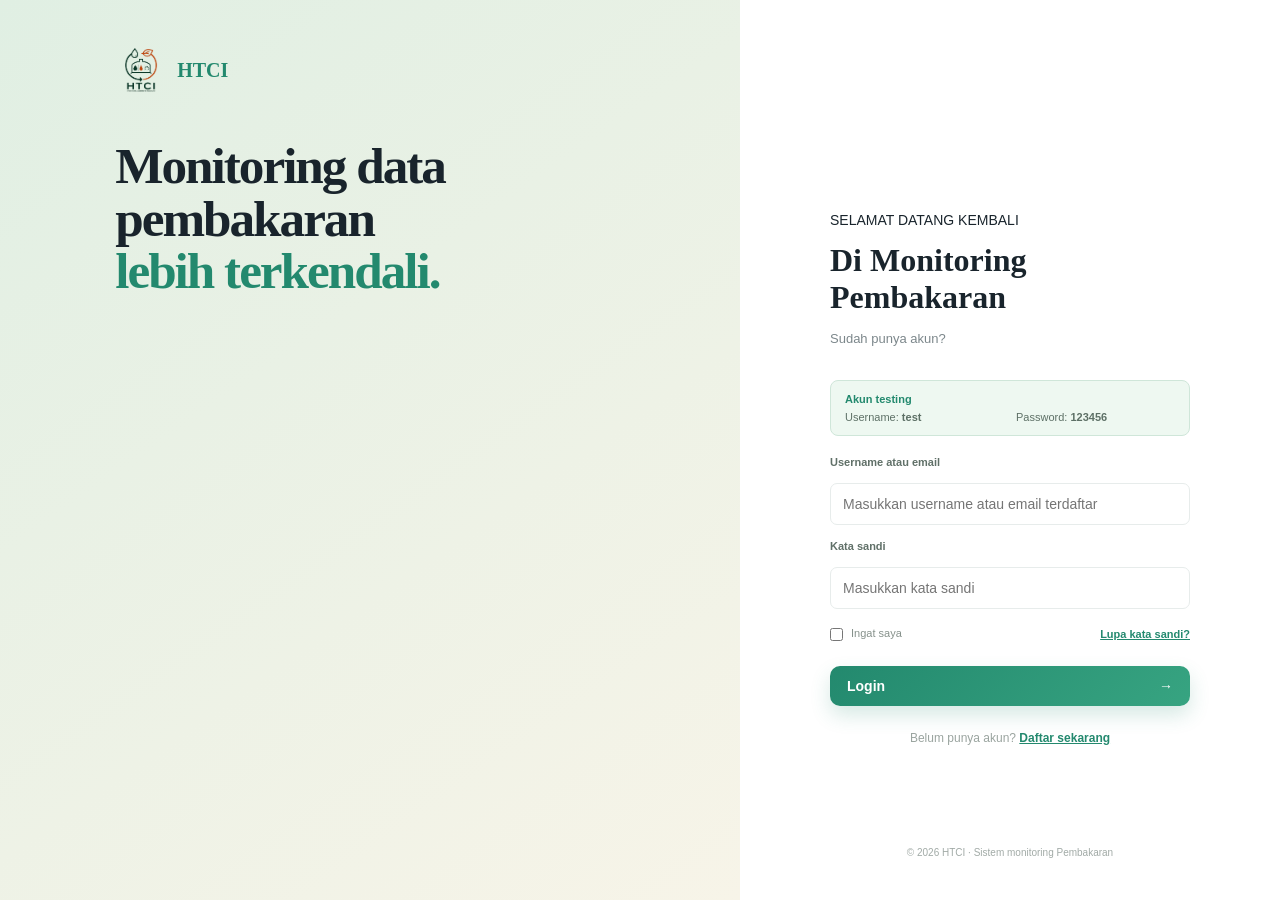
==== commit faf3bf51: "Use bold descriptive sensor labels" ====
--- a/index.html
+++ b/index.html
@@ -17,7 +17,7 @@
       rel="stylesheet"
     />
     <link rel="icon" type="image/png" href="img/sgllogo.png" />
-    <link rel="stylesheet" href="styles.css?v=20261021" />
+    <link rel="stylesheet" href="styles.css?v=20261021-labels3" />
   </head>
   <body>
     <div class="app-shell">
--- a/styles.css
+++ b/styles.css
@@ -1891,3 +1891,5 @@
   opacity: .8;
 }
 .dark-theme .device h3, .dark-theme .device-list > div > b { color: #edf6f2; }
+
+.sensors .sensor-label { display: block; font-weight: 800; line-height: 1.5; margin-bottom: 10px; }
